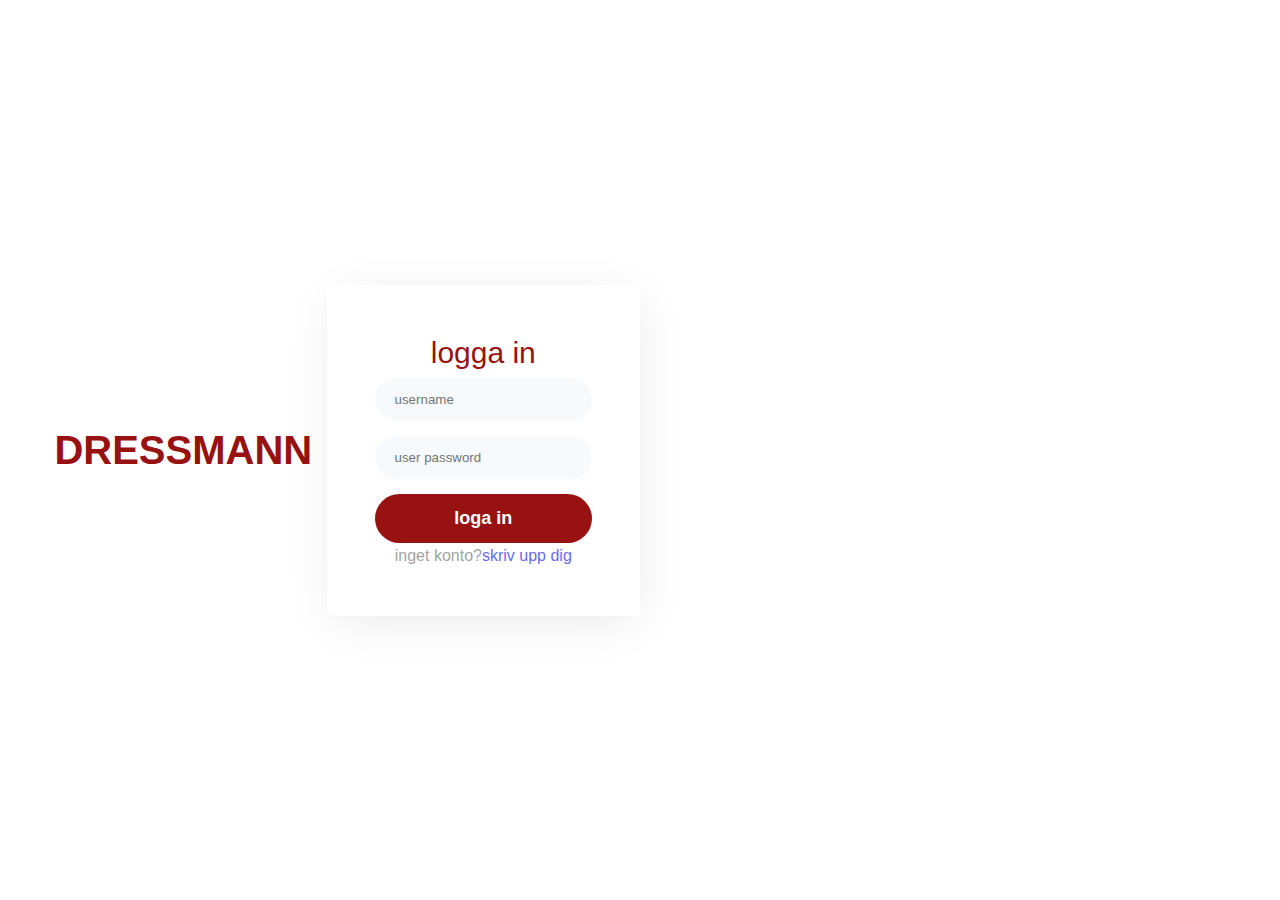
==== login.html @ ff42fbc1 "dressman" ====
<!DOCTYPE html>
<html lang="en">
<head>
    <meta charset="UTF-8">
    <meta name="viewport" content="width=device-width, initial-scale=1.0">
    <link rel="stylesheet" href="login.css">
    <link rel="stylesheet" href="index.html">
    <link rel="stylesheet" href="login.css">
    <link rel="stylesheet" href="style.css">
    <title>Document</title>
</head>
<body>
       
    <div class="login-form">
        <h1><a href="index.html">DRESSMANN</a></h1>
            <div class="container">
                <div class="main">
                    <div class="content">
                        <h2>logga in</h2>
                        <form action="" method="post">
                            <input type="text" name="" placeholder="username" required autofocus="">
                            <input type="password" name="" placeholder="user password" required autofocus="">
                            <button class="btn" type="submit">
                                loga in
                            </button>
                        </form>
                        <p class="account">inget konto?<a href="#">skriv upp dig</a></p>
                    </div>
                    <div class="form-img">
                        <img src="Nike Women's DayBreak Vintage Shoes 'Stadium Green' (DX0751-301) Expeditedship  _ eBay.jfif" alt="">
                    </div>
                </div>
                

            </div>





    </div>
  
    

</body>
</html>
---- login.css ----
/*login*/
.login-form{
    position: relative;
    min-height: 100vh;
    z-index: 0;
    padding: 40px;
    justify-content: center;
    display: grid;
    grid-template-columns: 1fr auto 1fr;
    align-items: center;
    
}
.container{
    max-width: 800px;
    margin: 0 auto;
}
.login-form h1{
    text-align: center;
    font-size: 2.5rem;
    font-weight: 400;
    color: white;
}
.login-form h1 a{
    text-decoration: none;
    color: #981212;
    font-weight: 600;
}
.login-form h2{
    line-height: 40px;
    margin-bottom: 5px;
    font-size: 30px;
    font-weight: 500;
    color: #981212;
    text-align: center;
}
.login-form .main{
    position: relative;
    display: flex;
    margin: 30px 0;
}
.content{
    flex-basis: 50%;
    padding: 3em 3em;
    background: white;
    box-shadow: 2px 9px 49px -7px rgba(0, 0, 0, 0.1);
    border-bottom-left-radius: 8px;
    border-top-left-radius: 8px;
}
.form img{
    flex-basis: 50%;
    background: #f4f9fd;
    background-size: cover;
    padding: 40px;
    border-top-right-radius: 8px;
    border-bottom-right-radius: 8px;
    align-items: center;
    display: grid;
}
.form img img{
    max-width: 100%;
}
p{
    color: #666;
    font-size: 16px;
    line-height: 25px;
    opacity: 0.6;
    text-align: center;
}
.btn,button,input{
    border-radius: 35px;
}
.btn:hover,button:hover{
    transition: 0.5s ease;
}
a{
    text-decoration: none;
}
.login-for form{
    margin: 30px 0;
}
.login-form input{
    outline: none;
    margin-bottom: 15px;
    font-stretch: 16px;
    color: #5b5151;
    text-align: left;
    padding: 14px 20px;
    width: 100%;
    display: inline-block;
    box-sizing: border-box;
    border: none;
    background: #f7fafc;
    transition: 0.3 ease;
}
.login.form input:focus{
    background: transparent;
    border: 1px solid black;
}
.login-form button{
    font-size: 18px;
    color: white;
    width: 100%;
    background: #981212;
    border: none;
    padding: 14px 15px;
    font-weight: 600;
    transition: 0.3s ease;
}
body{
    background-image: url("set.jpeg");
}
@media (max-width:736px) {
    
/*loginsida*/
.login-form .main{
    flex-direction: column;
}
.login-form form{
    margin-top: 30px;
    margin-bottom: 10px;
}
.form img{
    border-radius: 0;
    border-bottom-left-radius: 8px;
    border-bottom-right-radius: 8px;
    order: 2;
}
.content{
    order: 1;
    border-radius: 0;
    border-top-left-radius: 8px;
    border-top-right-radius: 8px;
}
    
}
---- login.css ----
/*login*/
.login-form{
    position: relative;
    min-height: 100vh;
    z-index: 0;
    padding: 40px;
    justify-content: center;
    display: grid;
    grid-template-columns: 1fr auto 1fr;
    align-items: center;
    
}
.container{
    max-width: 800px;
    margin: 0 auto;
}
.login-form h1{
    text-align: center;
    font-size: 2.5rem;
    font-weight: 400;
    color: white;
}
.login-form h1 a{
    text-decoration: none;
    color: #981212;
    font-weight: 600;
}
.login-form h2{
    line-height: 40px;
    margin-bottom: 5px;
    font-size: 30px;
    font-weight: 500;
    color: #981212;
    text-align: center;
}
.login-form .main{
    position: relative;
    display: flex;
    margin: 30px 0;
}
.content{
    flex-basis: 50%;
    padding: 3em 3em;
    background: white;
    box-shadow: 2px 9px 49px -7px rgba(0, 0, 0, 0.1);
    border-bottom-left-radius: 8px;
    border-top-left-radius: 8px;
}
.form img{
    flex-basis: 50%;
    background: #f4f9fd;
    background-size: cover;
    padding: 40px;
    border-top-right-radius: 8px;
    border-bottom-right-radius: 8px;
    align-items: center;
    display: grid;
}
.form img img{
    max-width: 100%;
}
p{
    color: #666;
    font-size: 16px;
    line-height: 25px;
    opacity: 0.6;
    text-align: center;
}
.btn,button,input{
    border-radius: 35px;
}
.btn:hover,button:hover{
    transition: 0.5s ease;
}
a{
    text-decoration: none;
}
.login-for form{
    margin: 30px 0;
}
.login-form input{
    outline: none;
    margin-bottom: 15px;
    font-stretch: 16px;
    color: #5b5151;
    text-align: left;
    padding: 14px 20px;
    width: 100%;
    display: inline-block;
    box-sizing: border-box;
    border: none;
    background: #f7fafc;
    transition: 0.3 ease;
}
.login.form input:focus{
    background: transparent;
    border: 1px solid black;
}
.login-form button{
    font-size: 18px;
    color: white;
    width: 100%;
    background: #981212;
    border: none;
    padding: 14px 15px;
    font-weight: 600;
    transition: 0.3s ease;
}
body{
    background-image: url("set.jpeg");
}
@media (max-width:736px) {
    
/*loginsida*/
.login-form .main{
    flex-direction: column;
}
.login-form form{
    margin-top: 30px;
    margin-bottom: 10px;
}
.form img{
    border-radius: 0;
    border-bottom-left-radius: 8px;
    border-bottom-right-radius: 8px;
    order: 2;
}
.content{
    order: 1;
    border-radius: 0;
    border-top-left-radius: 8px;
    border-top-right-radius: 8px;
}
    
}
---- style.css ----
*{
    margin: 0;
    padding: 0;
    box-sizing: border-box;
    font-family: sans-serif;
}


body{
    width: 100%;
    margin: 0;
}

h1{
    font-size: 50px;
    line-height: 64px;
    color: #222;

}
h2{
    font-size: 46px;
    line-height: 54px;
    color: #222;
}
h4{
    font-size: 20px;
    color: #222;
}
h6{
    font-size: 16px;
    color: #465b52;
    margin: 15px 0 20px 0;
}

button.normal{
    font-size: 14px;
    font-weight: 600;
    padding: 15px 30px;
    color: black;
    background-color: #FFF;
    border-radius: 4px;
    cursor: pointer;
    border: none;
    outline: none;
    transition: 0.2s;
}


button.white{
    font-size: 13px;
    font-weight: 600;
    padding: 11px 18px;
    color: #FFF;
    background-color: transparent;
    cursor: pointer;
    border: 1px solid #FFF;
    outline: none;
    transition: 0.2s;
}

.section-p1{
    padding: 40px 80px;

}
.section-m1{
    margin: 40px 0;
}





/*Header*/
#header{
    display: flex;
    align-items: center;
    justify-content: space-between;
    padding: 20px 80px;
    background: rgb(255, 255, 255);
    box-shadow: 0 5px 15px rgb(0,0, 0, 0.06);
    z-index: 999;
    position: sticky;
    top: 0;
    left: 0;
}

#navbar{
    display: flex;
    align-items: center;
    justify-content: center;
}

#navbar li{
    list-style: none;
    padding: 0 20px;
    position: relative;
}

#navbar li a{
    text-decoration: none;
    font-size: 16px;
    font-weight: 600;
    color: #1a1a1a;
    transition: 0.3s ease;

}
#navbar li a:hover,
#navbar li a.active{
    color: #981212;
}
#navbar li a.active::after,
#navbar li a:hover::after{
    content: "";
    width: 30%;
    height: 2px;
    background:#981212;
    bottom: -4px;
    left: 20px;

}


#mobile{
    display: none;
    align-items: center;
}
#close{
    display: none;
}



/*Hemsida*/
#mainbanner{
    background-image: url("set.jpeg");
    height: 90vh;
    width: 100%;
    background-size: cover;
    background-position: top 25% right 0;
    padding: 0 80px;
    display: flex;
    flex-direction: column;
    align-items: flex-start;
    justify-content: center;
}

#mainbanner h4{
    padding-bottom: 15px;

}
#mainbanner h1{
    color: #c0b257;
}
#btn{
    width: 130px;
    height: 35px;
    font-weight: bold;
    background-color: whitesmoke;
    letter-spacing: 3px;
    border-radius: 10px;
    border: 0;
    cursor: pointer;
    font-weight: 700;
    font-size: 15px;

}
#btn a{
    text-decoration: none;
    color: black;
}
#feature{
    display: flex;
    align-items: center;
    justify-content: space-around;
    flex-wrap: wrap;
}

#feature .fe-box{
    width: 180px;
    text-align: center;
    padding: 25px 15px;
    box-shadow: 20px 20px 34px rgba(0,0,0, 0.03);
    border: 1px solid #cce7d0;
    border-radius: 4px;
    margin: 15px 0;
    
}
#feature .fe-box:hover{
    box-shadow: 10px 10px 54px rgba(70,62,221, 0.01);
}

#feature .fe-box img{
    width: 100%;
    margin-bottom: 10px;
}

#feature .fe-box h6{
    display: inline-block;
    padding: 9px 8px 6px 8px;
    line-height: 1;
    border-radius: 4px;
    color: #088178;
    background-color: #fddde4;
}

#feature .fe-box:nth-child(2) h6{
 background-color: #cdebbc;
}


#feature .fe-box:nth-child(3) h6{
background-color: #d1e8f2;  
}

#feature .fe-box:nth-child(4) h6{
    background-color: #95a989;  
}

 #feature .fe-box:nth-child(5) h6{
     background-color: #d695e6;  
}

#feature .fe-box:nth-child(6) h6{
    background-color: #d2dda3;  
}

#product1{
    text-align: center;
    
}

#product1 .pro-container{
    display: flex;
    justify-content: space-between;
    padding-top: 20px;
    flex-wrap: wrap;

}

#product1 .pro{
    width: 23%;
    min-width: 250px;
    padding: 10px 12px;
    border: 1px solid #cce7d0;
    border-radius: 25px;
    cursor: pointer;
    box-shadow: 20px 20px 30px rgba(0, 0, 0, 0.02);
    margin: 15px 0;
    transition: 0.2s ease;
    position: relative;
}

#product1 .pro:hover{
    box-shadow: 20px 20px 30px rgba(0, 0, 0, 0.06);

}

#product1 .pro img{
    width: 100%;
    border-radius: 20px;
    height: 400px;
}

#product1 .pro .besk{
    text-align: start;
    padding: 10px 0;
}
#product1 .pro .besk span{
    color: rgb(138, 135, 135);
    font-size: 12px;


}
#product1 .pro .besk h5{
    padding-top: 7px;
    color: #1a1a1a;
    font-size: 14px;

}

#product1 .pro .besk i{
    font-size: 12px;
    color: rgb(243, 181, 25);
}

#product1 .pro .besk h4{
    padding-top: 7px;
    font-size: 15px;
    font-weight: 700;
    color: #981212;
}

#product1 .pro-container .pro a .fas.fa-shopping-cart{
    width: 40px;
    height: 40px;
    line-height: 40px;
    border-radius: 50px;
    background-color: #e8f6ea;
    color: #088178;
    border: 1px solid #cce7d0;
    position: absolute;
    bottom: 20px;
    right: 10px;
}

#banner{
    display: flex;
    flex-direction: column;
    justify-content: center;
    align-items: center;
    text-align: center;
    background-image: url("glassögon.jpg");
    width: 100%;
    height: 40vh;
    background-size: cover;
    background-position: center;
}
#banner h4{
    color: #5b5151;
    font-size: 20px;
}
#banner h2{
    color: #000000;
    font-size: 30px;
    padding: 10px 0;
}
#banner h2 span{
    color: #ef3636;

}
#banner a{
    text-decoration: none;
    color: black;
    font-weight: 700;
}


#banner button:hover{
    background-color: #981212;
    color: white;
}

#sm-banner{
    display: flex;
    justify-content: space-between;
    flex-wrap: wrap;
}

#sm-banner .banner-box{
    display: flex;
    flex-direction: column;
    justify-content: center;
    align-items: flex-start;
    background-image: url("gul\ klänning.jpg");
    min-width: 670px;
    height: 50vh;
    background-size: cover;
    background-position: center;
    padding: 30px;

}
#sm-banner .banner-box2{
    background-image: url("set.webp");
}

#sm-banner h4{
    color: #FFF;
    font-size: 20px;
    font-weight: 300;
}

#sm-banner h2{
    color: #FFF;
    font-size: 28px;
    font-weight: 800;
}
#sm-banner span{
    color: #FFF;
    font-size: 14px;
    font-weight: 500;
    padding-bottom: 15px;
}

#sm-banner .banner-box:hover button{
    background: rgb(112, 37, 37);
    border: 1px solid rgb(112, 37, 37) ;

}

#banner3{
    display: flex;
    justify-content: space-between;
    flex-wrap: wrap;
    padding: 0 80px;
}



#banner3 .banner-box{
    display: flex;
    flex-direction: column;
    justify-content: center;
    align-items: flex-start;
    background-image: url("Carlos\ Jiménez\ Varela.jfif");
    min-width: 30%;
    height: 30vh;
    background-size: cover;
    background-position: center;
    padding: 20px;
    margin-bottom: 20px;

}

#banner3 .banner-box2{
    background-image: url("superset.jpg");
}

#banner3 .banner-box3{
    background-image: url("Turkosa\ Badbyxor\ Abaco.jfif");
}


#banner3 h2{
    color: #FFF;
    font-weight: 900;
    font-size: 22px;
}
#banner3 h3{
    color: #a74242;
    font-weight: 800;
    font-size: 15px;
}

#brev{
    
    display: flex;
    justify-content: space-between;
    flex-wrap: wrap;
    align-items: center;
    background-image: url("");
    background-repeat: no-repeat;
    background-position: 20% 20%;
    background-color: #222;

}


#brev h4{
    font-size: 22px;
    font-weight: 700;
    color:  rgb(143, 34, 34);
}

#brev p{
    font-size: 14px;
    font-weight: 600;
    color:#784242;
}

#brev p span{
    color:#ff0000;
}
#brev input{
    height: 3.5rem;
    margin: 0;
    padding: 0 1.25rem;
    font-size: 14px;
    width: 100%;
    border: 1px solid transparent;
    border-radius: 4px;
    outline: none;

}
#brev button{
    background-color: rgb(112, 37, 37) ;
    color: #FFF;
    white-space: nowrap;

}
#brev .form{
    display: flex;
    width: 40%;
}

footer{
    display: flex;
    flex-wrap: wrap;
    justify-content: space-between;
    background-color: rgb(218, 218, 218);
    
}

footer .col{
    display: flex;
    flex-direction: column;
    align-items: flex-start;
    margin-bottom: 20px;
}

footer h4{
    font-size: 14px;
    padding-bottom: 20px;

}
footer h2{
    font-size: 13px;
    padding-bottom: 0 0 8px 0;
    
}

footer a{
    font-size: 13px;
    text-decoration: none;
    color: #222;
    margin-bottom: 10px;
    
}

footer .follow{
    margin-top: 20px;
}

footer .follow i{
    color: #465b52;
    padding-right: 4px;
    cursor: pointer;
}

footer .laddaner .row img{
    border: 1px solid #635454;
    border-radius: 6px;
}


footer .laddaner img{
    margin: 10px 0 15px 0;
}

footer .follow i:hover, footer a:hover{
    color: #1a1a1a;
}

footer .copyright{
    text-align: center;
    width: 100%;
}


/*shoppen*/

#page-header{
    background-image: url("brygga.avif");
    width: 100%;
    height: 40vh;
    background-size: cover;
    display: flex;
    justify-content: center;
    text-align: center;
    flex-direction: column;
    padding: 14px;
}

#page-header h2, #page-header p{
    color: white;
}

#pageguide{
    text-align: center;
}

#pageguide a{
    text-decoration: none;
    background-color: #981212;
    padding: 15px 20px;
    border-radius: 4px;
    color: white;
    font-weight: 600;
}

#pageguide a i{
    font-size: 16px;
    font-weight: 600;
}

/*egen produkter*/

#prodetalj{
    display: flex;
    margin-top: 20px;
}

#prodetalj .single-pro-image{
     width: 40%;
     margin-right: 50px;

}

.small-img-group{
    display: flex;
    justify-content: space-between;
    
}

.small-img-col{
    flex-basis: 25%;
    cursor: pointer;
}

#prodetalj .single-pro-detalj{
    width: 50%;
    padding-top: 30px;
}

#prodetalj .single-pro-detalj h4{
    padding: 40px 0 20px 0;
}

#prodetalj .single-pro-detalj h2{
    font-size: 25px;
}

#prodetalj .single-pro-detalj select{
    display: block;
    padding: 5px 10px;
    margin-bottom: 10px;
}

#prodetalj .single-pro-detalj input{
    width: 50px;
    height: 46px;
    padding-left: 10px;
    font-size: 16px;
    margin-right: 10px;
}

#prodetalj .single-pro-detalj button{
    background:#a74242;
    color: white;
}

#prodetalj .single-pro-detalj span{
    line-height: 25px;
}

/*om oss sida*/

#page-header.about-header{
    background-image: url("set.jpeg");
}


#about-head{
    display: flex;
    align-items: center;
}

#about-head img{
    width: 50%;
    height: 400px;
}

#about-head div{
    padding-left: 40px;
}

#models{
    text-align: center;
}


.contaird{
    position: relative;
}

.containerd .wrapper{
    width: 60vw;
    height: 75vh;
    box-shadow: 10px 10px 20px rgba(0, 0, 0, 0.6);
    margin: 5rem auto;
    overflow: hidden;
}
.containerd .wrapper-holder{
    display: grid;
    grid-template-columns: repeat(4, 100%);
    height: 100%;
    width: 100%;
    animation: slider 30s ease-in-out infinite alternate ;
}

.containerd #slider-img1{
    background-image: url("rocky.jfif");
    background-position: center;

}

.containerd #slider-img2{
    background-image: url("monaco.jfif");
    background-position: center;
    
}

.containerd #slider-img3{
    background-image: url("set.jpeg");
    background-position: center;
    
}

.containerd #slider-img4{
    background-image: url("Men\'s\ Sunglasses\ _\ PRADA.jfif");
    background-position: center;
    
}

.containerd .button-holder .button{
    background-color: rgb(255, 255, 255);
    width: 15px;
    height: 15px;
    border: 15px;
    display: inline-block;
    margin: 3rem;

}

.containerd .button-holder{

    left: 45%;
    bottom: 0%;

}


@keyframes slider{
    0%{transform: translatex(0%); }
    10%{transform: translatex(-100%); }
    20%{transform: translatex(-100%); }
    30%{transform: translatex(-200%); }
    40%{transform: translatex(-200%); }
    50%{transform: translatex(-200%); }
    60%{transform: translatex(-300%); }
    70%{transform: translatex(-300%); }
    80%{transform: translatex(-300%); }
    90%{transform: translatex(0%); }
    0%{transform: translatex(0%); }
}

#models a{
    text-decoration: none;
    color: #981212;
}

/*kontaktsida*/
 
 #form-detalj{
    padding: 40px;
   }
   #form-detalj form{
      width: 50%;
 }

#contact-details{
    display: flex;
    align-items: center;
    justify-content: space-between;
}

#contact-details .details{
    width: 40%;
}

#contact-details .details span, #form-detalj form{
    font-size: 12px;
}

#contact-details .details h2, #form-detalj form{
    font-size: 26px;
    line-height: 35px;
    padding: 20px 0;
}
#contact-details .details h3{
    font-size: 16px;
    padding-bottom: 15px;
}
#contact-details .details li{
    list-style: none;
    display: flex;
    padding: 10px 0;
}

#contact-details .details li i{
    font-size: 14px;
    padding-right: 22px;
}
#contact-details .details li p{
    margin: 0;
    font-size: 14px
}
#contact-details .map{
    width: 55%;
    height: 440px;
}
#contact-details .map iframe{
    width: 100%;
    height: 100%;
}

#form-detalj{
    display: flex;
    justify-content: space-between;
    margin: 30px;
    padding: 80px;
    border:1px solid whitesmoke;
}


#form-detalj form{
    width: 65%;
    display: flex;
    flex-direction: column;
    align-items: flex-start;


}
#form-detalj form input, #form-detalj form textarea{
    width: 100%;
    padding: 12px 15px;
    outline: none;
    margin-bottom: 20px;
    border: 1px solid #e1e1e1;
}

#form-detalj form button{
    background-color: #981212;
    color: white;
}

#form-detalj .people div{
    padding: 25px;
    display: flex;
    align-items: flex-start;
    flex-direction: column;
}
#form-detalj .people div img{
    width: 65px;
    height: 65px;
    object-fit: cover;
    margin-right: 15px;
    border-radius: 100%;
}
#form-detalj .people div p{
    margin: 0;
    font-size: 13px;
    line-height: 25px;
}
#form-detalj .people div p span{
    display: block;
    font-size: 16px;
    font-weight: 600;
    color: black;
}


/*korg*/

#korg{
    overflow-x: auto;
}

#korg table{
    width: 40%;
    border-collapse: collapse;
    table-layout: fixed;
    white-space: nowrap;
}

#korg table img{
    width: 70px;
}

#korg table td:nth-child(1){
    width: 100px;
    text-align: center;

}
#korg table td:nth-child(2){
    width: 150px;
    text-align: center;

}
#korg table td:nth-child(3){
    width: 250px;
    text-align: center;

}
#korg table td:nth-child(4),
#korg table td:nth-child(5),
#korg table td:nth-child(6){
    width: 150px;
    text-align: center;

}
#korg table td:nth-child(5) input{
    width: 70px;
   padding: 10px 5px 10px 15px;

}

#korg table thead{
    border: 1px solid #e2e9e4 ;
    border-left: none;
    border-right: none;
}

#korg table thead td{
    font-weight: 700;
    text-transform: uppercase;
    font-size: 13px;
    padding: 18px 0;
}

#korg table tbody tr td{
    padding-top: 15px;

}
#korg table tbody td{
    font-size: 13px;
}

#korg-add{
    display: flex;
    flex-wrap: wrap;
    justify-content: space-between;
}

#kupong{
    width: 50%;
    margin-bottom: 30px;
}
#kupong h3, #summa h3{
    padding-bottom: 13px;
}
#kupong input{
    padding: 10px 20px;
    outline: none;
    width: 60%;
    margin-right: 10px;
    border: 1px solid #e2e9e4;
}
#kupong button, #summa button{
    background-color: #981212;
    color: white;
    padding: 12px 20px;
}

#summa{
    width: 50%;
    margin-bottom: 30px;
    border: 1px solid #e2e9e4;
    padding: 30px;
}

#summa table{
    border-collapse: collapse;
    width: 100%;
    margin-bottom: 20px;
}
#summa table td{
    width: 50%;
    border: 1px solid #e2e9e4;
    padding: 10px;
    font-size: 13px;
}





@media (max-width: 799px) {
   #navbar{
    display: flex;
    flex-direction: column;
    align-items: flex-start;
    justify-content: flex-start;
    position: fixed;
    top: 0;
    right: -300px;
    height: 100vh;
    width: 300px;
    background-color: #E3E6F3;
    box-shadow: 0 40px 60px rgba(0, 0, 0, 0.1);
    padding: 80px 0 0 10px;
    transition: 0.5s;
   
    
}
#navbar.active{
    right: 0;
}


#navbar li{
    margin-bottom: 25px;
}

#mobile{
    display: flex;
    align-items: center;
}

#mobile i{
    color: black;
    font-size: 24px;
    padding-left: 20px;
}

#close{
    display: initial;
    position: absolute;
    top: 30px;
    left: 30px;
    color: black;
    font-size: 24px;
}


#lg-bag{
    display: none;
}

#hero{
  
    height: 70vh;
    padding: 0 80px;
    background-position: top 30% right 30%;
    

}
#feature{
    justify-content: center;
}
#feature .fe-box{
    margin: 15px 15px;
}

.section-p1{
    padding: 40px 40px;
}

#product1 .pro-container{
    justify-content: center;
}

#product1 .pro{
    margin: 15px;
}

#banner{
    height: 20vh;
}

#sm-banner .banner-box{
    min-width: 100%;
    height: 30vh;
    margin-top: 10px;
    

}

#banner3{
    padding: 0 40px;

}

#banner3 .banner-box{
    min-width: 30%;
}

#brev .form{
    width: 70%;
}



 }




 @media (max-width: 475px){

    .section-p1{
        padding: 20px;
    }

    #header {
        padding: 10px 30px;
    }

    h1{
        font-size: 38px;
        ;
    }

    h2{
        font-size: 32px;
    }

    #mainbanner{
        padding: 0 20px;
        background-position: 55%;
    }

    #feature{
        justify-content: space-between;
    }

    #feature .fe-box{
        width: 155px;
        margin: 0 0 15px 0;
    }

    #product1 .pro{
        width: 100%;
    }

    #banner{
        height: 40vh;
    }

    #sm-banner .banner-box{
        height: 40vh;
    }

    #sm-banner .banner-box2{
        margin-top: 20px;
    }

    #banner3{
        padding: 0 20px;
    }

    #banner3 .banner-box{
        width: 100%;
    }

    #brev{
        padding: 40px 20px;
    }
    #brev .form{
        width: 100%;
    }

    footer .copyright{
        text-align: start;
    }

    #prodetalj{
        display: flex;
        flex-direction: column;

    }

    #prodetalj .single-pro-image{
        width: 100%;
     
    }



    /*om oss*/
    #about-head{
     
        flex-direction: column;
    }

    #about-head img{
        width: 100%;
        margin-bottom: 20px;
      
    }

    #about-head div{
        padding-left: 40px;
    }

    #models .wrapper{
        width: 100%;
       height: 400px;
    }

    /*kontaktsida*/
    #contact-details{
        flex-direction: column;
    }
    #contact-details .details{
        width: 100%;
        margin-bottom: 30px;
    }
    #contact-details .map{
        width: 100%;
    }
    #form-detalj{
        margin: 10px;
        padding: 30px 10px;
        flex-wrap: wrap;
    }

    #form-detalj form{
        width: 100%;
        margin-bottom: 30px;
    }
    


    /*korg*/
    #korg-add{
        flex-direction: column;
    }
    #kupong{
        width: 100%;
    }
    #summa{
        width: 100%;
        padding: 20px;
    }

 }
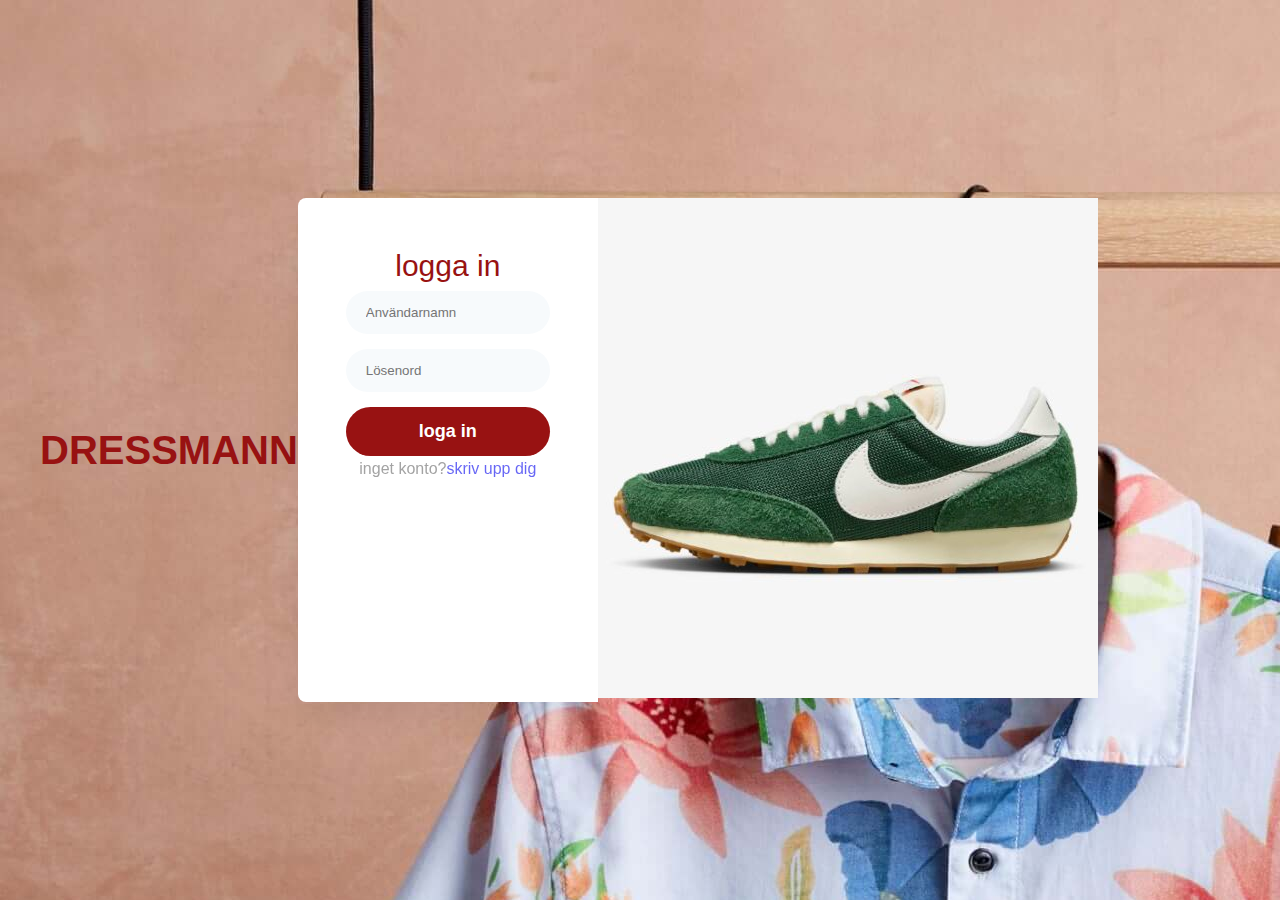
==== commit 5ba8ff84: "slutprojekt" ====
--- a/login.html
+++ b/login.html
@@ -18,8 +18,8 @@
                     <div class="content">
                         <h2>logga in</h2>
                         <form action="" method="post">
-                            <input type="text" name="" placeholder="username" required autofocus="">
-                            <input type="password" name="" placeholder="user password" required autofocus="">
+                            <input type="text" name="" placeholder="Användarnamn" required autofocus="">
+                            <input type="password" name="" placeholder="Lösenord" required autofocus="">
                             <button class="btn" type="submit">
                                 loga in
                             </button>
